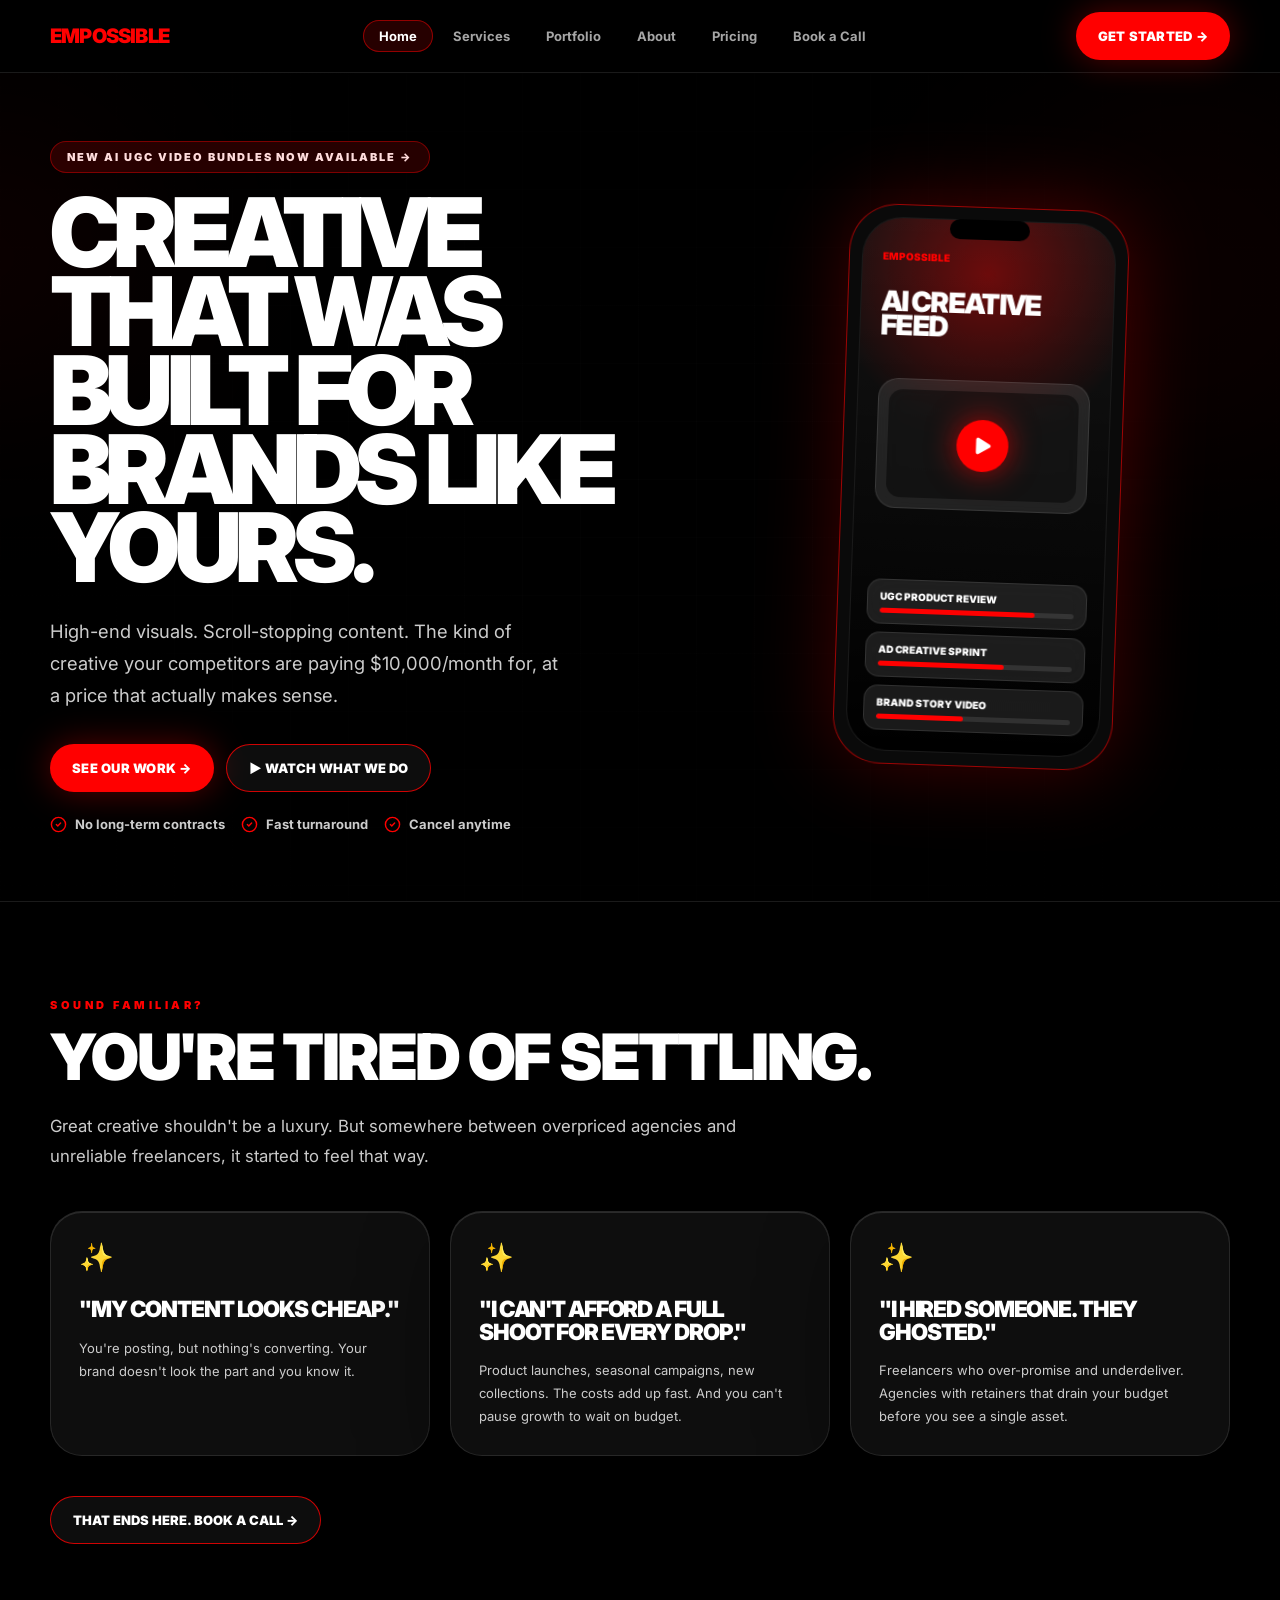
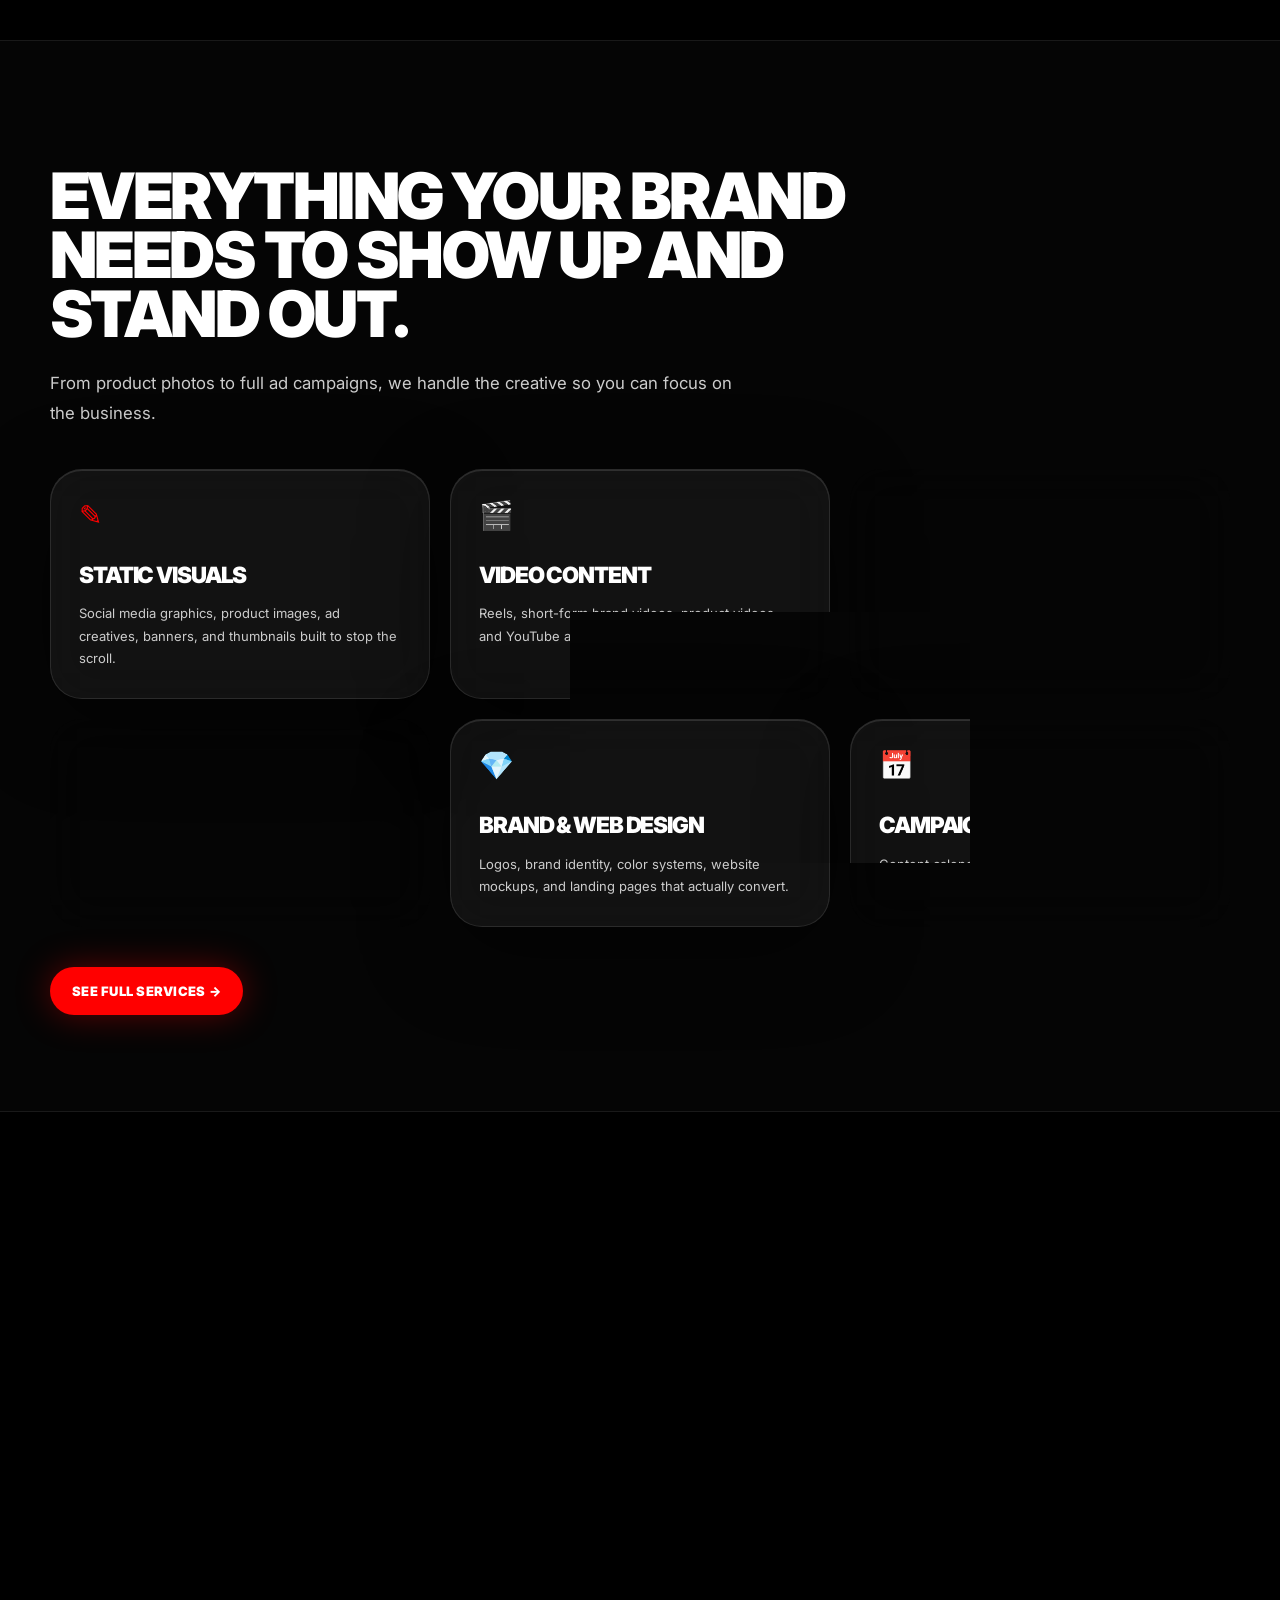
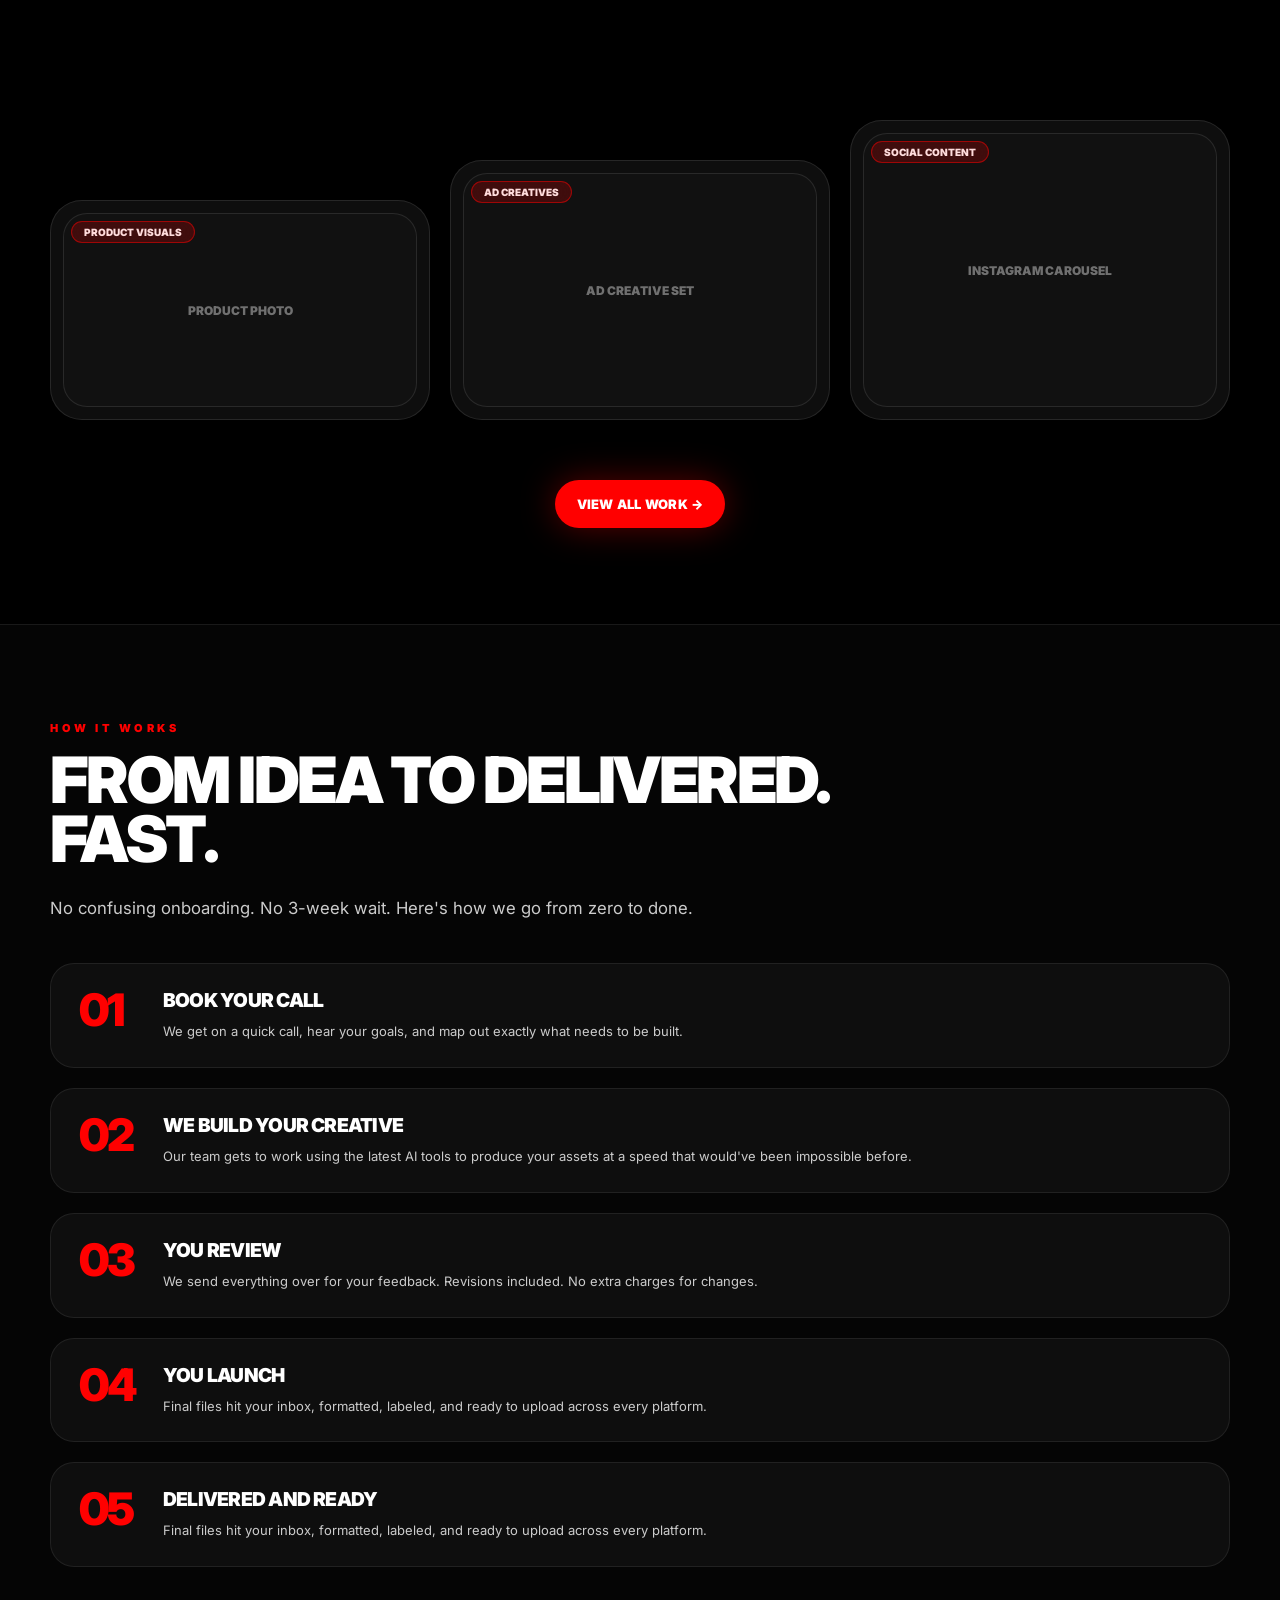
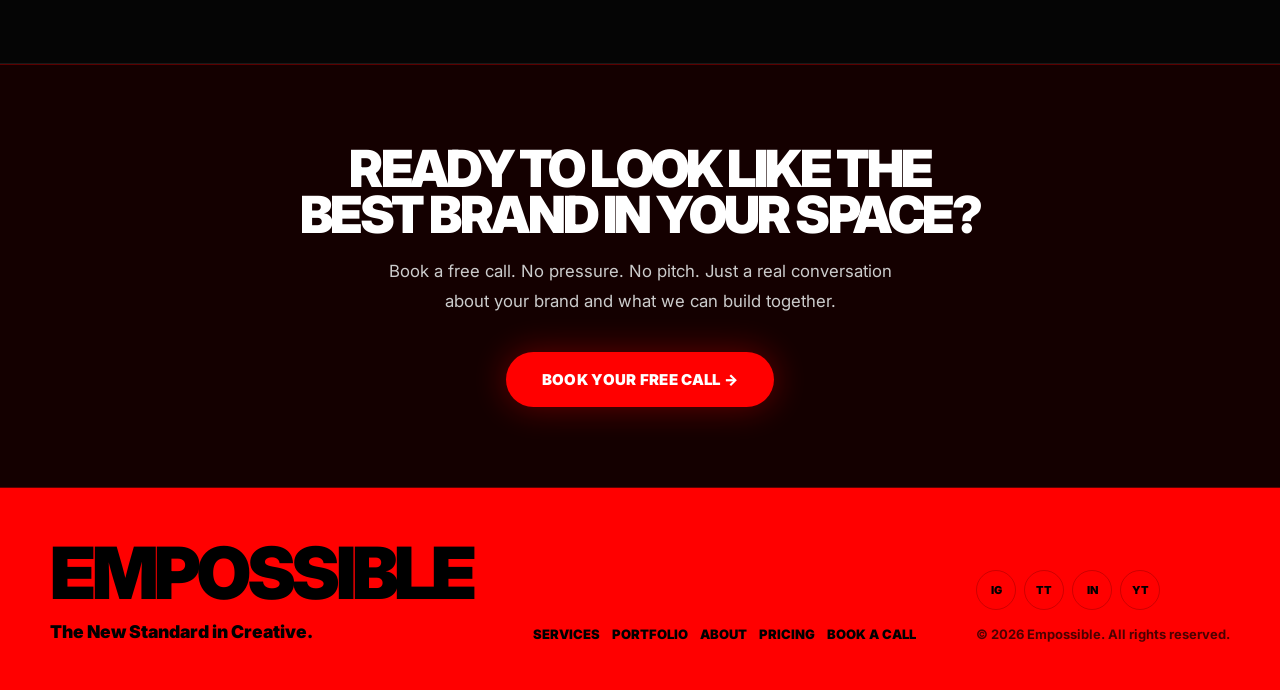
==== index.html @ 0d86e2e1 "Add files via upload" ====
<!DOCTYPE html>
<html lang="en">
<head>
  <meta charset="UTF-8" />
  <meta name="viewport" content="width=device-width, initial-scale=1.0" />
  <title>Empossible | AI Creative Agency</title>
  <meta name="description" content="Empossible creates high-end AI visuals, UGC videos, ad creatives, product content, brand systems, and campaign strategy for modern businesses." />
  <link rel="preconnect" href="https://fonts.googleapis.com" />
  <link rel="preconnect" href="https://fonts.gstatic.com" crossorigin />
  <link href="https://fonts.googleapis.com/css2?family=Inter:wght@400;600;700;900&display=swap" rel="stylesheet" />
  <link rel="stylesheet" href="styles.css" />
</head>
<body>

<!-- HEADER -->
<header class="site-header">
  <nav class="nav-inner">
    <a href="index.html" class="nav-logo">Empossible</a>
    <div class="nav-links">
      <a href="index.html" class="nav-link active">Home</a>
      <a href="services.html" class="nav-link">Services</a>
      <a href="portfolio.html" class="nav-link">Portfolio</a>
      <a href="about.html" class="nav-link">About</a>
      <a href="pricing.html" class="nav-link">Pricing</a>
      <a href="book.html" class="nav-link">Book a Call</a>
    </div>
    <a href="book.html" class="btn-primary nav-cta">Get Started &rarr;</a>
    <button class="mobile-menu-btn" aria-label="Toggle navigation" aria-expanded="false">
      <span></span><span></span><span></span>
    </button>
  </nav>
  <div class="mobile-menu">
    <a href="index.html" class="mobile-link">Home</a>
    <a href="services.html" class="mobile-link">Services</a>
    <a href="portfolio.html" class="mobile-link">Portfolio</a>
    <a href="about.html" class="mobile-link">About</a>
    <a href="pricing.html" class="mobile-link">Pricing</a>
    <a href="book.html" class="mobile-link">Book a Call</a>
    <a href="book.html" class="btn-primary" style="margin-top:12px;display:inline-flex;">Get Started &rarr;</a>
  </div>
</header>

<!-- HERO -->
<main>
<section class="hero-section">
  <div class="hero-bg">
    <div class="hero-glow hero-glow-left"></div>
    <div class="hero-glow hero-glow-right"></div>
    <div class="hero-grid"></div>
    <div class="hero-vignette"></div>
  </div>
  <div class="hero-inner">
    <div class="hero-content fade-up">
      <p class="announcement-pill">New AI UGC Video Bundles Now Available &rarr;</p>
      <h1 class="hero-headline fade-up">Creative That Was Built for Brands Like Yours.</h1>
      <p class="hero-sub fade-up">High-end visuals. Scroll-stopping content. The kind of creative your competitors are paying $10,000/month for, at a price that actually makes sense.</p>
      <div class="hero-ctas fade-up">
        <a href="portfolio.html" class="btn-primary">See Our Work &rarr;</a>
        <a href="portfolio.html" class="btn-outline">&#9654; Watch What We Do</a>
      </div>
      <div class="hero-badges fade-up">
        <span class="badge"><svg width="17" height="17" viewBox="0 0 24 24" fill="none" stroke="#ff0000" stroke-width="2" stroke-linecap="round" stroke-linejoin="round"><circle cx="12" cy="12" r="10"/><path d="m9 12 2 2 4-4"/></svg>No long-term contracts</span>
        <span class="badge"><svg width="17" height="17" viewBox="0 0 24 24" fill="none" stroke="#ff0000" stroke-width="2" stroke-linecap="round" stroke-linejoin="round"><circle cx="12" cy="12" r="10"/><path d="m9 12 2 2 4-4"/></svg>Fast turnaround</span>
        <span class="badge"><svg width="17" height="17" viewBox="0 0 24 24" fill="none" stroke="#ff0000" stroke-width="2" stroke-linecap="round" stroke-linejoin="round"><circle cx="12" cy="12" r="10"/><path d="m9 12 2 2 4-4"/></svg>Cancel anytime</span>
      </div>
    </div>
    <div class="phone-mockup fade-up-delay">
      <div class="phone-notch"></div>
      <div class="phone-screen">
        <div class="phone-screen-glow"></div>
        <div class="phone-brand">Empossible</div>
        <div class="phone-feed-title">AI Creative Feed</div>
        <div class="phone-video-card">
          <div class="phone-video-inner">
            <div class="play-btn"><svg width="22" height="22" viewBox="0 0 24 24" fill="white"><path d="M5 5a2 2 0 0 1 3.008-1.728l11.997 6.998a2 2 0 0 1 .003 3.458l-12 7A2 2 0 0 1 5 19z"/></svg></div>
          </div>
        </div>
        <div class="phone-cards">
          <div class="phone-card"><p>UGC Product Review</p><div class="phone-bar"><div class="phone-bar-fill"></div></div></div>
          <div class="phone-card"><p>Ad Creative Sprint</p><div class="phone-bar"><div class="phone-bar-fill" style="width:65%"></div></div></div>
          <div class="phone-card"><p>Brand Story Video</p><div class="phone-bar"><div class="phone-bar-fill" style="width:45%"></div></div></div>
        </div>
      </div>
    </div>
  </div>
</section>

<!-- PAIN POINTS -->
<section class="section">
  <div class="container">
    <div class="section-label scroll-reveal">SOUND FAMILIAR?</div>
    <h2 class="section-title scroll-reveal">You're Tired of Settling.</h2>
    <p class="section-sub scroll-reveal">Great creative shouldn't be a luxury. But somewhere between overpriced agencies and unreliable freelancers, it started to feel that way.</p>
    <div class="cards-grid-3 mt-10">
      <div class="card scroll-reveal"><div class="card-icon">&#10024;</div><h3 class="card-title">"My content looks cheap."</h3><p class="card-text">You're posting, but nothing's converting. Your brand doesn't look the part and you know it.</p></div>
      <div class="card scroll-reveal"><div class="card-icon">&#10024;</div><h3 class="card-title">"I can't afford a full shoot for every drop."</h3><p class="card-text">Product launches, seasonal campaigns, new collections. The costs add up fast. And you can't pause growth to wait on budget.</p></div>
      <div class="card scroll-reveal"><div class="card-icon">&#10024;</div><h3 class="card-title">"I hired someone. They ghosted."</h3><p class="card-text">Freelancers who over-promise and underdeliver. Agencies with retainers that drain your budget before you see a single asset.</p></div>
    </div>
    <div class="mt-10 scroll-reveal"><a href="book.html" class="btn-outline">That ends here. Book a Call &rarr;</a></div>
  </div>
</section>

<!-- WHAT WE BUILD -->
<section class="section section-alt">
  <div class="container">
    <div class="section-label scroll-reveal">WHAT WE BUILD</div>
    <h2 class="section-title scroll-reveal">Everything Your Brand Needs to Show Up and Stand Out.</h2>
    <p class="section-sub scroll-reveal">From product photos to full ad campaigns, we handle the creative so you can focus on the business.</p>
    <div class="cards-grid-3 mt-10">
      <a href="services.html" class="card card-link scroll-reveal"><div class="card-icon-red">&#9998;</div><h3 class="card-title">Static Visuals</h3><p class="card-text">Social media graphics, product images, ad creatives, banners, and thumbnails built to stop the scroll.</p></a>
      <a href="services.html" class="card card-link scroll-reveal"><div class="card-icon-red">&#127916;</div><h3 class="card-title">Video Content</h3><p class="card-text">Reels, short-form brand videos, product videos, and YouTube ads. Made fast. Made to convert.</p></a>
      <a href="services.html" class="card card-link scroll-reveal"><div class="card-icon-red">&#128100;</div><h3 class="card-title">AI UGC Videos</h3><p class="card-text">Custom AI avatars, UGC-style product reviews, testimonials, and unboxing videos, without hiring a single creator.</p></a>
      <a href="services.html" class="card card-link scroll-reveal"><div class="card-icon-red">&#128227;</div><h3 class="card-title">Ad Creatives</h3><p class="card-text">Facebook, Instagram, Google Display, Pinterest. Full ad sets with copy and creative, ready to launch.</p></a>
      <a href="services.html" class="card card-link scroll-reveal"><div class="card-icon-red">&#128142;</div><h3 class="card-title">Brand &amp; Web Design</h3><p class="card-text">Logos, brand identity, color systems, website mockups, and landing pages that actually convert.</p></a>
      <a href="services.html" class="card card-link scroll-reveal"><div class="card-icon-red">&#128197;</div><h3 class="card-title">Campaign Strategy</h3><p class="card-text">Content calendars, platform-specific strategy, and creative direction built around your goals.</p></a>
    </div>
    <div class="mt-10 scroll-reveal"><a href="services.html" class="btn-primary">See Full Services &rarr;</a></div>
  </div>
</section>

<!-- PORTFOLIO PREVIEW -->
<section class="section">
  <div class="container">
    <div class="section-label scroll-reveal">OUR WORK</div>
    <h2 class="section-title scroll-reveal">This Is What the New Standard Looks Like.</h2>
    <p class="section-sub scroll-reveal">Every asset you see was built with AI-powered creative, at a fraction of what traditional agencies charge.</p>
    <div class="portfolio-grid mt-10">
      <div class="portfolio-card scroll-reveal" style="height:300px"><span class="portfolio-tag">SOCIAL CONTENT</span><div class="portfolio-placeholder"><p>Social Media Graphic</p></div><div class="portfolio-footer"><p class="portfolio-cat">AI VISUAL</p><h3>Social Media Graphic</h3></div></div>
      <div class="portfolio-card scroll-reveal" style="height:220px"><span class="portfolio-tag">PRODUCT VISUALS</span><div class="portfolio-placeholder"><p>Product Photo</p></div><div class="portfolio-footer"><p class="portfolio-cat">AI VISUAL</p><h3>Product Photo</h3></div></div>
      <div class="portfolio-card scroll-reveal" style="height:260px"><span class="portfolio-tag">UGC VIDEOS</span><div class="portfolio-placeholder video-placeholder"><div class="play-btn-sm"><svg width="18" height="18" viewBox="0 0 24 24" fill="white"><path d="M5 5a2 2 0 0 1 3.008-1.728l11.997 6.998a2 2 0 0 1 .003 3.458l-12 7A2 2 0 0 1 5 19z"/></svg></div></div><div class="portfolio-footer"><p class="portfolio-cat">VIDEO</p><h3>AI UGC Product Review</h3></div></div>
      <div class="portfolio-card scroll-reveal" style="height:260px"><span class="portfolio-tag">AD CREATIVES</span><div class="portfolio-placeholder"><p>Ad Creative Set</p></div><div class="portfolio-footer"><p class="portfolio-cat">AI VISUAL</p><h3>Ad Creative Set</h3></div></div>
      <div class="portfolio-card scroll-reveal" style="height:220px"><span class="portfolio-tag">BRAND DESIGN</span><div class="portfolio-placeholder"><p>Brand Identity Board</p></div><div class="portfolio-footer"><p class="portfolio-cat">AI VISUAL</p><h3>Brand Identity Board</h3></div></div>
      <div class="portfolio-card scroll-reveal" style="height:300px"><span class="portfolio-tag">SOCIAL CONTENT</span><div class="portfolio-placeholder"><p>Instagram Carousel</p></div><div class="portfolio-footer"><p class="portfolio-cat">AI VISUAL</p><h3>Instagram Carousel</h3></div></div>
    </div>
    <div class="mt-10 scroll-reveal text-center"><a href="portfolio.html" class="btn-primary">View All Work &rarr;</a></div>
  </div>
</section>

<!-- PROCESS -->
<section class="section section-alt">
  <div class="container">
    <div class="section-label scroll-reveal">HOW IT WORKS</div>
    <h2 class="section-title scroll-reveal">From Idea to Delivered. Fast.</h2>
    <p class="section-sub scroll-reveal">No confusing onboarding. No 3-week wait. Here's how we go from zero to done.</p>
    <div class="process-list mt-10">
      <div class="process-step scroll-reveal"><span class="process-num">01</span><div><h3>Book Your Call</h3><p>We get on a quick call, hear your goals, and map out exactly what needs to be built.</p></div></div>
      <div class="process-step scroll-reveal"><span class="process-num">02</span><div><h3>We Build Your Creative</h3><p>Our team gets to work using the latest AI tools to produce your assets at a speed that would've been impossible before.</p></div></div>
      <div class="process-step scroll-reveal"><span class="process-num">03</span><div><h3>You Review</h3><p>We send everything over for your feedback. Revisions included. No extra charges for changes.</p></div></div>
      <div class="process-step scroll-reveal"><span class="process-num">04</span><div><h3>You Launch</h3><p>Final files hit your inbox, formatted, labeled, and ready to upload across every platform.</p></div></div>
      <div class="process-step scroll-reveal"><span class="process-num">05</span><div><h3>Delivered and Ready</h3><p>Final files hit your inbox, formatted, labeled, and ready to upload across every platform.</p></div></div>
    </div>
  </div>
</section>

<!-- CTA BANNER -->
<section class="cta-banner scroll-reveal">
  <div class="container text-center">
    <h2 class="cta-title">Ready to Look Like the Best Brand in Your Space?</h2>
    <p class="cta-sub">Book a free call. No pressure. No pitch. Just a real conversation about your brand and what we can build together.</p>
    <a href="book.html" class="btn-primary btn-large">Book Your Free Call &rarr;</a>
  </div>
</section>
</main>

<!-- FOOTER -->
<footer class="site-footer">
  <div class="footer-inner">
    <div class="footer-brand">
      <a href="index.html" class="footer-logo">Empossible</a>
      <p class="footer-tagline">The New Standard in Creative.</p>
    </div>
    <div class="footer-links">
      <a href="services.html">Services</a>
      <a href="portfolio.html">Portfolio</a>
      <a href="about.html">About</a>
      <a href="pricing.html">Pricing</a>
      <a href="book.html">Book a Call</a>
    </div>
    <div class="footer-right">
      <div class="social-icons">
        <span class="social-icon">IG</span>
        <span class="social-icon">TT</span>
        <span class="social-icon">IN</span>
        <span class="social-icon">YT</span>
      </div>
      <p class="footer-copy">&copy; 2026 Empossible. All rights reserved.</p>
    </div>
  </div>
</footer>

<script src="main.js"></script>
</body>
</html>
---- styles.css ----
/* ===========================
   EMPOSSIBLE — styles.css
   =========================== */

*, *::before, *::after { box-sizing: border-box; margin: 0; padding: 0; }

:root {
  --red: #ff0000;
  --red-dark: #cc0000;
  --black: #000000;
  --gray-900: #111111;
  --gray-800: #1a1a1a;
  --gray-700: #333333;
  --gray-400: #999999;
  --gray-300: #cccccc;
  --white: #ffffff;
  --font: 'Inter', system-ui, sans-serif;
}

html { scroll-behavior: smooth; }
body { background: var(--black); color: var(--white); font-family: var(--font); min-height: 100vh; -webkit-font-smoothing: antialiased; }
a { text-decoration: none; color: inherit; }
img { max-width: 100%; display: block; }

/* ===== UTILITIES ===== */
.container { max-width: min(1180px, calc(100% - 32px)); margin: 0 auto; }
.section { padding: 96px 0; }
.section-alt { background: rgba(255,255,255,0.02); border-top: 1px solid rgba(255,255,255,0.08); border-bottom: 1px solid rgba(255,255,255,0.08); padding: 96px 0; }
.mt-10 { margin-top: 40px; }
.text-center { text-align: center; }
.section-label { font-size: 11px; font-weight: 900; text-transform: uppercase; letter-spacing: 0.32em; color: var(--red); margin-bottom: 16px; }
.section-title { font-size: clamp(2.2rem, 5vw, 4.5rem); font-weight: 900; text-transform: uppercase; line-height: 0.92; letter-spacing: -0.04em; color: var(--white); max-width: 900px; }
.section-sub { margin-top: 24px; font-size: 1.05rem; line-height: 1.8; color: var(--gray-300); max-width: 700px; }

/* ===== BUTTONS ===== */
.btn-primary {
  display: inline-flex; align-items: center; justify-content: center;
  background: var(--red); color: var(--white); font-weight: 900; font-size: 13px;
  text-transform: uppercase; letter-spacing: 0.02em; border-radius: 9999px;
  padding: 14px 22px; min-height: 48px; border: none; cursor: pointer;
  box-shadow: 0 0 34px rgba(255,0,0,0.35); transition: background 0.3s, box-shadow 0.3s, transform 0.2s;
}
.btn-primary:hover { background: #cc0000; box-shadow: 0 0 48px rgba(255,0,0,0.55); transform: translateX(2px); }
.btn-outline {
  display: inline-flex; align-items: center; justify-content: center;
  background: rgba(255,255,255,0.05); color: var(--white); font-weight: 900; font-size: 13px;
  text-transform: uppercase; border-radius: 9999px; padding: 14px 22px; min-height: 48px;
  border: 1px solid rgba(255,0,0,0.8); cursor: pointer; transition: background 0.3s, border-color 0.3s, transform 0.2s;
  backdrop-filter: blur(12px);
}
.btn-outline:hover { background: rgba(255,0,0,0.15); border-color: var(--red); transform: translateX(2px); }
.btn-large { padding: 18px 36px; font-size: 15px; }

/* ===== HEADER ===== */
.site-header {
  position: sticky; top: 0; z-index: 50;
  background: rgba(0,0,0,0.45); backdrop-filter: blur(24px);
  border-bottom: 1px solid rgba(255,255,255,0.1);
}
.nav-inner {
  max-width: min(1180px, calc(100% - 32px)); margin: 0 auto;
  display: flex; align-items: center; justify-content: space-between;
  gap: 20px; min-height: 72px;
}
.nav-logo { font-size: 20px; font-weight: 900; text-transform: uppercase; letter-spacing: -0.04em; color: var(--red); }
.nav-links { display: flex; align-items: center; gap: 4px; }
.nav-link { padding: 8px 16px; border-radius: 9999px; font-size: 13px; font-weight: 700; color: rgba(255,255,255,0.65); transition: background 0.2s, color 0.2s; }
.nav-link:hover { background: rgba(255,255,255,0.1); color: var(--white); }
.nav-link.active { background: rgba(255,0,0,0.15); color: var(--white); box-shadow: inset 0 0 0 1px rgba(255,0,0,0.5); }
.nav-cta { font-size: 13px; }
.mobile-menu-btn { display: none; flex-direction: column; gap: 5px; background: rgba(255,255,255,0.05); border: 1px solid rgba(255,255,255,0.1); border-radius: 9999px; width: 44px; height: 44px; align-items: center; justify-content: center; cursor: pointer; }
.mobile-menu-btn span { display: block; width: 18px; height: 2px; background: var(--white); border-radius: 2px; transition: transform 0.3s, opacity 0.3s; }
.mobile-menu { display: none; flex-direction: column; padding: 16px 20px 20px; gap: 4px; border-bottom: 1px solid rgba(255,255,255,0.08); }
.mobile-menu.open { display: flex; }
.mobile-link { padding: 10px 16px; font-size: 14px; font-weight: 700; color: rgba(255,255,255,0.75); border-radius: 10px; transition: background 0.2s; }
.mobile-link:hover { background: rgba(255,255,255,0.08); color: var(--white); }

/* ===== HERO ===== */
.hero-section {
  position: relative; overflow: hidden;
  border-bottom: 1px solid rgba(255,255,255,0.1);
}
.hero-bg { pointer-events: none; position: absolute; inset: 0; overflow: hidden; }
.hero-glow { position: absolute; border-radius: 9999px; filter: blur(80px); }
.hero-glow-left { left: -12%; top: 40px; width: 288px; height: 288px; background: rgba(255,0,0,0.25); }
.hero-glow-right { right: -8%; top: 20px; width: 384px; height: 384px; background: rgba(255,0,0,0.2); }
.hero-grid {
  position: absolute; inset: 0;
  background: repeating-linear-gradient(rgba(255,255,255,0.04) 0 1px, transparent 1px 58px),
              repeating-linear-gradient(90deg, rgba(255,255,255,0.04) 0 1px, transparent 1px 58px);
  opacity: 0.25;
}
.hero-vignette { position: absolute; inset: 0; background: radial-gradient(circle at center, transparent 0%, rgba(0,0,0,0.82) 72%); }
.hero-inner {
  position: relative; z-index: 10;
  max-width: min(1180px, calc(100% - 32px)); margin: 0 auto;
  display: grid; align-items: center; gap: 48px;
  min-height: calc(100vh - 72px);
  padding: 60px 0 60px;
  grid-template-columns: 1.12fr 0.88fr;
}
.hero-content { display: flex; flex-direction: column; gap: 0; }
.announcement-pill {
  display: inline-flex; align-items: center;
  border: 1px solid rgba(255,0,0,0.4); background: rgba(255,0,0,0.15);
  color: rgba(255,220,220,1); font-size: 11px; font-weight: 900;
  text-transform: uppercase; letter-spacing: 0.18em;
  padding: 8px 16px; border-radius: 9999px; backdrop-filter: blur(12px);
  width: fit-content; margin-bottom: 20px;
}
.hero-headline {
  font-size: clamp(3rem, 7.5vw, 7rem); font-weight: 900; text-transform: uppercase;
  line-height: 0.82; letter-spacing: -0.07em; color: var(--white); max-width: 640px;
  margin-bottom: 28px;
}
.hero-sub { font-size: clamp(1rem, 1.5vw, 1.15rem); line-height: 1.75; color: var(--gray-300); max-width: 520px; margin-bottom: 32px; }
.hero-ctas { display: flex; flex-wrap: wrap; gap: 12px; margin-bottom: 24px; }
.hero-badges { display: flex; flex-wrap: wrap; gap: 16px; }
.badge { display: inline-flex; align-items: center; gap: 8px; font-size: 13px; font-weight: 700; color: var(--gray-300); }

/* ===== PHONE MOCKUP ===== */
.phone-mockup {
  position: relative; margin: 0 auto;
  width: 100%; max-width: 280px;
  aspect-ratio: 9/18;
  border-radius: 3rem; border: 1px solid rgba(255,0,0,0.6);
  background: #0a0a0a; padding: 12px;
  box-shadow: 0 0 80px rgba(255,0,0,0.25);
}
.phone-notch { position: absolute; top: 12px; left: 50%; transform: translateX(-50%); width: 80px; height: 20px; background: #000; border-radius: 9999px; z-index: 2; }
.phone-screen { position: relative; height: 100%; overflow: hidden; border-radius: 2.5rem; border: 1px solid rgba(255,255,255,0.1); background: #000; }
.phone-screen-glow { position: absolute; inset: 0; background: radial-gradient(circle at 50% 10%, rgba(255,0,0,0.38), transparent 32%), linear-gradient(180deg, rgba(255,255,255,0.08), transparent); }
.phone-brand { position: absolute; top: 32px; left: 20px; font-size: 10px; font-weight: 900; text-transform: uppercase; color: var(--red); z-index: 2; }
.phone-feed-title { position: absolute; top: 72px; left: 20px; right: 20px; font-size: 28px; font-weight: 900; text-transform: uppercase; line-height: 0.85; letter-spacing: -0.06em; color: var(--white); z-index: 2; }
.phone-video-card { position: absolute; top: 160px; left: 20px; right: 20px; height: 130px; border-radius: 20px; border: 1px solid rgba(255,255,255,0.1); background: rgba(255,255,255,0.1); backdrop-filter: blur(12px); z-index: 2; }
.phone-video-inner { position: absolute; inset: 10px; border-radius: 14px; background: rgba(0,0,0,0.45); display: grid; place-items: center; }
.play-btn { width: 52px; height: 52px; border-radius: 9999px; background: var(--red); display: grid; place-items: center; box-shadow: 0 0 30px rgba(255,0,0,0.65); }
.play-btn-sm { width: 40px; height: 40px; border-radius: 9999px; background: var(--red); display: grid; place-items: center; box-shadow: 0 0 20px rgba(255,0,0,0.5); }
.phone-cards { position: absolute; bottom: 20px; left: 16px; right: 16px; display: grid; gap: 8px; z-index: 2; }
.phone-card { background: rgba(255,255,255,0.1); border: 1px solid rgba(255,255,255,0.1); border-radius: 14px; padding: 10px 12px; backdrop-filter: blur(12px); }
.phone-card p { font-size: 10px; font-weight: 900; text-transform: uppercase; color: var(--white); margin-bottom: 6px; }
.phone-bar { height: 5px; background: rgba(255,255,255,0.1); border-radius: 9999px; overflow: hidden; }
.phone-bar-fill { height: 100%; background: var(--red); border-radius: 9999px; width: 80%; }

/* ===== CARDS ===== */
.cards-grid-3 { display: grid; gap: 20px; grid-template-columns: repeat(3,1fr); }
.card {
  background: rgba(255,255,255,0.055); border: 1px solid rgba(255,255,255,0.1);
  border-radius: 2rem; padding: 28px;
  box-shadow: inset 0 1px 0 rgba(255,255,255,0.12), 0 24px 90px rgba(0,0,0,0.48);
  backdrop-filter: blur(24px); transition: transform 0.3s, border-color 0.3s, box-shadow 0.3s; height: 100%;
}
.card:hover { transform: translateY(-8px); border-color: rgba(255,0,0,0.7); box-shadow: 0 0 50px rgba(255,0,0,0.22); }
.card-link { display: block; }
.card-icon { font-size: 28px; margin-bottom: 24px; color: var(--red); }
.card-icon-red { font-size: 28px; margin-bottom: 32px; color: var(--red); }
.card-title { font-size: 1.4rem; font-weight: 900; text-transform: uppercase; line-height: 1; letter-spacing: -0.05em; color: var(--white); margin-bottom: 16px; }
.card-text { font-size: 13px; line-height: 1.75; color: var(--gray-300); }

/* ===== PORTFOLIO ===== */
.portfolio-grid { columns: 1; gap: 20px; }
.portfolio-card { position: relative; overflow: hidden; border-radius: 2rem; border: 1px solid rgba(255,255,255,0.1); background: rgba(255,255,255,0.055); backdrop-filter: blur(24px); padding: 12px; margin-bottom: 20px; break-inside: avoid; }
.portfolio-tag { position: absolute; top: 20px; left: 20px; font-size: 10px; font-weight: 900; text-transform: uppercase; color: rgba(255,220,220,1); background: rgba(255,0,0,0.2); border: 1px solid rgba(255,0,0,0.5); border-radius: 9999px; padding: 4px 12px; backdrop-filter: blur(12px); z-index: 2; }
.portfolio-placeholder { position: relative; height: 100%; min-height: 150px; border-radius: 1.5rem; border: 1px solid rgba(255,255,255,0.1); background: #111; display: grid; place-items: center; }
.portfolio-placeholder p { font-size: 12px; font-weight: 900; text-transform: uppercase; color: rgba(255,255,255,0.4); }
.video-placeholder { background: radial-gradient(circle at 35% 20%, rgba(255,0,0,0.35), transparent 28%), #111; }
.portfolio-footer { padding: 12px 8px 4px; }
.portfolio-cat { font-size: 10px; font-weight: 900; text-transform: uppercase; letter-spacing: 0.24em; color: var(--red); margin-bottom: 6px; }
.portfolio-footer h3 { font-size: 1.3rem; font-weight: 900; text-transform: uppercase; line-height: 1; letter-spacing: -0.04em; }
.filter-tabs { display: flex; flex-wrap: wrap; gap: 8px; margin-top: 32px; }
.filter-btn { padding: 8px 16px; border-radius: 9999px; font-size: 11px; font-weight: 900; text-transform: uppercase; border: 1px solid rgba(255,255,255,0.1); background: rgba(255,255,255,0.05); color: var(--gray-300); cursor: pointer; transition: all 0.2s; }
.filter-btn:hover, .filter-btn.active { border-color: var(--red); background: rgba(255,0,0,0.2); color: var(--white); box-shadow: 0 0 24px rgba(255,0,0,0.3); }

/* ===== PROCESS ===== */
.process-list { display: grid; gap: 20px; }
.process-step { display: flex; gap: 24px; align-items: flex-start; background: rgba(255,255,255,0.04); border: 1px solid rgba(255,255,255,0.08); border-radius: 1.5rem; padding: 24px 28px; }
.process-num { font-size: 2.8rem; font-weight: 900; line-height: 1; letter-spacing: -0.06em; color: var(--red); min-width: 60px; }
.process-step h3 { font-size: 1.2rem; font-weight: 900; text-transform: uppercase; letter-spacing: -0.04em; color: var(--white); margin-bottom: 8px; }
.process-step p { font-size: 13px; line-height: 1.75; color: var(--gray-300); }

/* ===== SERVICES PAGE ===== */
.service-card { background: rgba(255,255,255,0.055); border: 1px solid rgba(255,255,255,0.1); border-radius: 2rem; padding: 28px; box-shadow: inset 0 1px 0 rgba(255,255,255,0.12), 0 24px 90px rgba(0,0,0,0.48); backdrop-filter: blur(24px); display: grid; gap: 32px; margin-bottom: 24px; }
.service-num { font-size: 2.8rem; font-weight: 900; line-height: 1; letter-spacing: -0.06em; color: var(--red); }
.service-icon { font-size: 32px; color: var(--red); margin-top: 24px; }
.service-title { font-size: clamp(2rem, 4vw, 3rem); font-weight: 900; text-transform: uppercase; line-height: 1; letter-spacing: -0.06em; color: var(--white); }
.service-tagline { font-size: 1.1rem; font-weight: 900; letter-spacing: -0.03em; color: var(--white); margin: 12px 0; }
.service-desc { font-size: 15px; line-height: 1.8; color: var(--gray-300); }
.includes-label { font-size: 10px; font-weight: 900; text-transform: uppercase; letter-spacing: 0.28em; color: var(--red); margin: 24px 0 12px; }
.includes-grid { display: grid; gap: 10px; grid-template-columns: repeat(2,1fr); }
.includes-item { border: 1px solid rgba(255,255,255,0.1); background: rgba(255,255,255,0.03); border-radius: 14px; padding: 12px 16px; font-size: 13px; font-weight: 600; color: rgba(255,255,255,0.85); }

/* ===== PRICING ===== */
.pricing-grid { display: grid; gap: 20px; }
.pricing-card { background: rgba(255,255,255,0.055); border: 1px solid rgba(255,255,255,0.1); border-radius: 2rem; padding: 32px; box-shadow: inset 0 1px 0 rgba(255,255,255,0.12), 0 24px 90px rgba(0,0,0,0.48); backdrop-filter: blur(24px); position: relative; }
.pricing-card.featured { border-color: rgba(255,0,0,0.6); box-shadow: 0 0 60px rgba(255,0,0,0.2), inset 0 1px 0 rgba(255,255,255,0.12); }
.pricing-badge { position: absolute; top: -12px; left: 28px; background: var(--red); color: var(--white); font-size: 10px; font-weight: 900; text-transform: uppercase; letter-spacing: 0.1em; padding: 4px 14px; border-radius: 9999px; }
.pricing-name { font-size: 1rem; font-weight: 900; text-transform: uppercase; letter-spacing: 0.2em; color: var(--red); margin-bottom: 8px; }
.pricing-price { font-size: clamp(2.5rem, 5vw, 4rem); font-weight: 900; line-height: 1; letter-spacing: -0.05em; color: var(--white); margin-bottom: 4px; }
.pricing-period { font-size: 13px; color: var(--gray-400); margin-bottom: 20px; }
.pricing-desc { font-size: 14px; line-height: 1.7; color: var(--gray-300); margin-bottom: 24px; }
.pricing-list { list-style: none; display: grid; gap: 10px; margin-bottom: 28px; }
.pricing-list li { font-size: 13px; color: rgba(255,255,255,0.85); display: flex; gap: 10px; align-items: flex-start; }
.pricing-list li::before { content: ""; display: inline-block; width: 16px; height: 16px; min-width: 16px; border-radius: 9999px; background: var(--red); margin-top: 2px; }
.one-time-grid { display: grid; gap: 20px; }

/* ===== ABOUT ===== */
.about-grid { display: grid; gap: 40px; }
.value-card { background: rgba(255,255,255,0.04); border: 1px solid rgba(255,255,255,0.08); border-radius: 1.5rem; padding: 28px; }
.value-num { font-size: 2rem; font-weight: 900; color: var(--red); letter-spacing: -0.04em; margin-bottom: 12px; }
.value-title { font-size: 1.3rem; font-weight: 900; text-transform: uppercase; color: var(--white); margin-bottom: 10px; }
.value-text { font-size: 14px; line-height: 1.75; color: var(--gray-300); }
.values-grid { display: grid; gap: 16px; grid-template-columns: repeat(2,1fr); }

/* ===== BOOK ===== */
.book-steps { display: grid; gap: 16px; }
.book-step { display: flex; gap: 20px; align-items: flex-start; background: rgba(255,255,255,0.04); border: 1px solid rgba(255,255,255,0.08); border-radius: 1.5rem; padding: 24px; }
.book-step-num { font-size: 2rem; font-weight: 900; color: var(--red); line-height: 1; min-width: 48px; }
.book-step h3 { font-size: 1.1rem; font-weight: 900; text-transform: uppercase; color: var(--white); margin-bottom: 8px; }
.book-step p { font-size: 13px; line-height: 1.75; color: var(--gray-300); }
.calendly-placeholder { background: rgba(255,255,255,0.04); border: 1px solid rgba(255,255,255,0.1); border-radius: 1.5rem; padding: 60px 32px; text-align: center; margin-top: 40px; }
.calendly-placeholder p { color: var(--gray-400); font-size: 14px; }
.for-you-list { display: grid; gap: 10px; list-style: none; }
.for-you-list li { display: flex; gap: 12px; align-items: flex-start; font-size: 14px; color: rgba(255,255,255,0.8); line-height: 1.6; }
.for-you-list li::before { content: ""; display: block; width: 8px; height: 8px; min-width: 8px; background: var(--red); border-radius: 9999px; margin-top: 6px; }

/* ===== CTA BANNER ===== */
.cta-banner { background: rgba(255,0,0,0.08); border-top: 1px solid rgba(255,0,0,0.3); border-bottom: 1px solid rgba(255,0,0,0.3); padding: 80px 0; }
.cta-title { font-size: clamp(2rem, 4vw, 3.5rem); font-weight: 900; text-transform: uppercase; line-height: 0.9; letter-spacing: -0.05em; color: var(--white); max-width: 700px; margin: 0 auto 20px; }
.cta-sub { font-size: 1.05rem; line-height: 1.75; color: var(--gray-300); max-width: 540px; margin: 0 auto 36px; }

/* ===== FOOTER ===== */
.site-footer { background: var(--red); color: #000; border-top: 1px solid rgba(255,0,0,0.3); }
.footer-inner { max-width: min(1180px, calc(100% - 32px)); margin: 0 auto; display: grid; gap: 40px; padding: 48px 0; }
.footer-logo { display: block; font-size: clamp(2.5rem, 6vw, 4.5rem); font-weight: 900; text-transform: uppercase; line-height: 1; letter-spacing: -0.06em; color: #000; }
.footer-tagline { font-size: 1.1rem; font-weight: 900; color: #000; margin-top: 12px; }
.footer-links { display: flex; flex-wrap: wrap; gap: 12px; font-size: 13px; font-weight: 900; text-transform: uppercase; }
.footer-links a { color: #000; transition: opacity 0.2s; }
.footer-links a:hover { opacity: 0.7; }
.footer-right { display: flex; flex-direction: column; gap: 16px; }
.social-icons { display: flex; gap: 8px; }
.social-icon { width: 40px; height: 40px; border-radius: 9999px; border: 1px solid rgba(0,0,0,0.2); display: grid; place-items: center; font-size: 11px; font-weight: 900; cursor: pointer; transition: background 0.2s; }
.social-icon:hover { background: rgba(0,0,0,0.1); }
.footer-copy { font-size: 13px; font-weight: 700; color: rgba(0,0,0,0.7); }

/* ===== ANIMATIONS ===== */
.fade-up { opacity: 0; filter: blur(8px); transform: translateY(28px); animation: fadeUp 0.7s ease forwards; }
.fade-up-delay { opacity: 0; transform: translateY(36px) rotate(2deg); animation: fadeUpDelay 0.9s ease 0.3s forwards; }
@keyframes fadeUp { to { opacity: 1; filter: blur(0); transform: translateY(0); } }
@keyframes fadeUpDelay { to { opacity: 1; transform: translateY(0) rotate(2deg); } }
.scroll-reveal { opacity: 0; filter: blur(8px); transform: translateY(28px); transition: opacity 0.7s ease, filter 0.7s ease, transform 0.7s ease; }
.scroll-reveal.revealed { opacity: 1; filter: blur(0); transform: translateY(0); }

/* ===== PAGE HERO ===== */
.page-hero { position: relative; overflow: hidden; border-bottom: 1px solid rgba(255,255,255,0.1); padding: 96px 0; }
.page-hero-bg { pointer-events: none; position: absolute; inset: 0; overflow: hidden; }
.page-hero-bg .hero-glow-left { left: -12%; top: 40px; width: 288px; height: 288px; background: rgba(255,0,0,0.25); position: absolute; border-radius: 9999px; filter: blur(80px); }
.page-hero-bg .hero-glow-right { right: -8%; top: 20px; width: 384px; height: 384px; background: rgba(255,0,0,0.2); position: absolute; border-radius: 9999px; filter: blur(80px); }
.page-hero-bg .hero-grid { position: absolute; inset: 0; background: repeating-linear-gradient(rgba(255,255,255,0.04) 0 1px, transparent 1px 58px), repeating-linear-gradient(90deg, rgba(255,255,255,0.04) 0 1px, transparent 1px 58px); opacity: 0.25; }
.page-hero-bg .hero-vignette { position: absolute; inset: 0; background: radial-gradient(circle at center, transparent 0%, rgba(0,0,0,0.82) 72%); }
.page-hero-content { position: relative; z-index: 10; max-width: min(1180px, calc(100% - 32px)); margin: 0 auto; }
.page-hero-label { font-size: 11px; font-weight: 900; text-transform: uppercase; letter-spacing: 0.32em; color: var(--red); margin-bottom: 20px; }
.page-hero-title { font-size: clamp(2.5rem, 6vw, 6rem); font-weight: 900; text-transform: uppercase; line-height: 0.88; letter-spacing: -0.06em; color: var(--white); max-width: 900px; margin-bottom: 28px; }
.page-hero-sub { font-size: 1.1rem; line-height: 1.8; color: var(--gray-300); max-width: 700px; }

/* ===== RESPONSIVE ===== */
@media (max-width: 1024px) {
  .hero-inner { grid-template-columns: 1fr; min-height: auto; padding: 60px 0; gap: 40px; }
  .phone-mockup { max-width: 240px; }
  .hero-headline { font-size: clamp(2.5rem, 8vw, 5rem); }
  .service-card { grid-template-columns: 1fr; }
  .includes-grid { grid-template-columns: 1fr; }
  .values-grid { grid-template-columns: 1fr; }
}
@media (max-width: 768px) {
  .nav-links, .nav-cta { display: none; }
  .mobile-menu-btn { display: flex; }
  .cards-grid-3 { grid-template-columns: 1fr; }
  .portfolio-grid { columns: 1; }
  .section { padding: 64px 0; }
  .section-alt { padding: 64px 0; }
  .footer-inner { grid-template-columns: 1fr; }
  .pricing-grid { grid-template-columns: 1fr; }
  .one-time-grid { grid-template-columns: 1fr; }
  .values-grid { grid-template-columns: 1fr; }
}
@media (min-width: 768px) {
  .portfolio-grid { columns: 2; }
  .pricing-grid { grid-template-columns: repeat(3,1fr); }
  .one-time-grid { grid-template-columns: repeat(2,1fr); }
  .footer-inner { grid-template-columns: 1.1fr 1fr auto; align-items: end; }
}
@media (min-width: 1024px) {
  .portfolio-grid { columns: 3; }
  .service-card { grid-template-columns: 0.22fr 0.78fr; }
  .includes-grid { grid-template-columns: repeat(2,1fr); }
  .values-grid { grid-template-columns: repeat(2,1fr); }
}
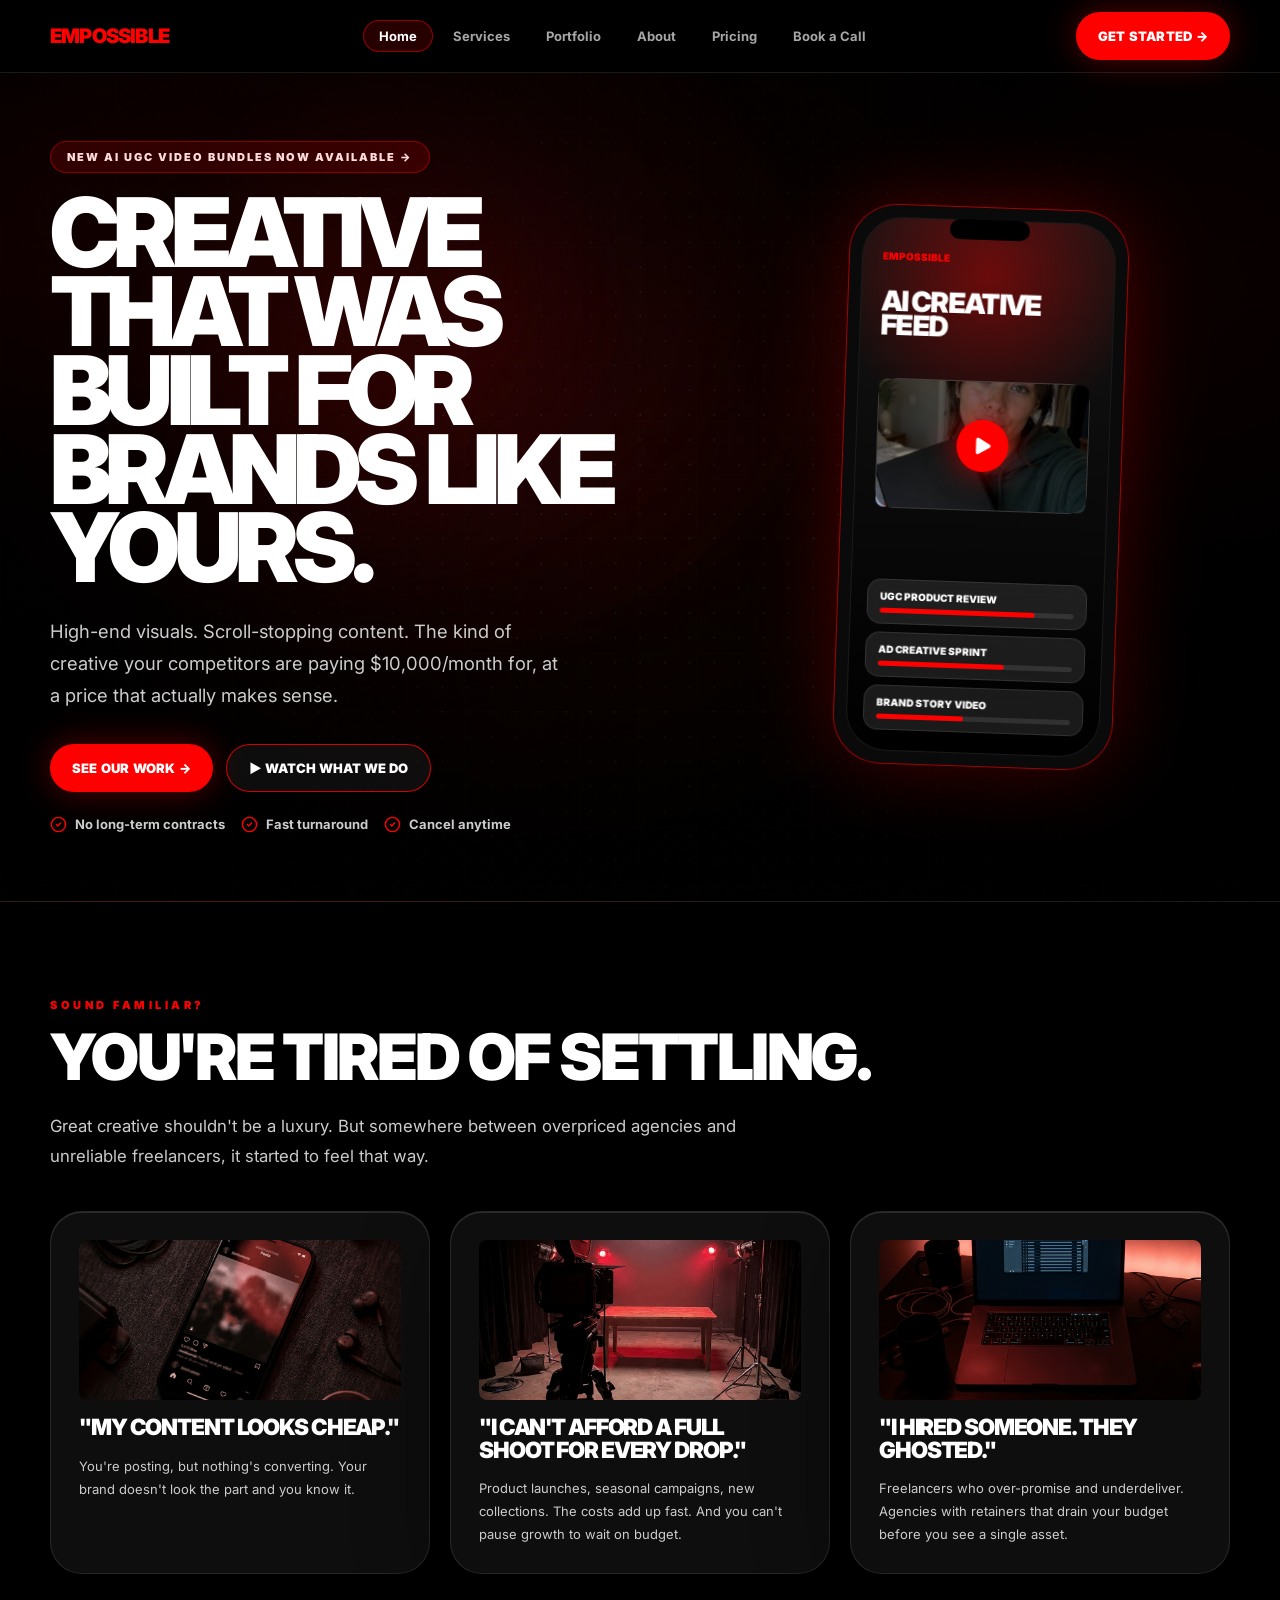
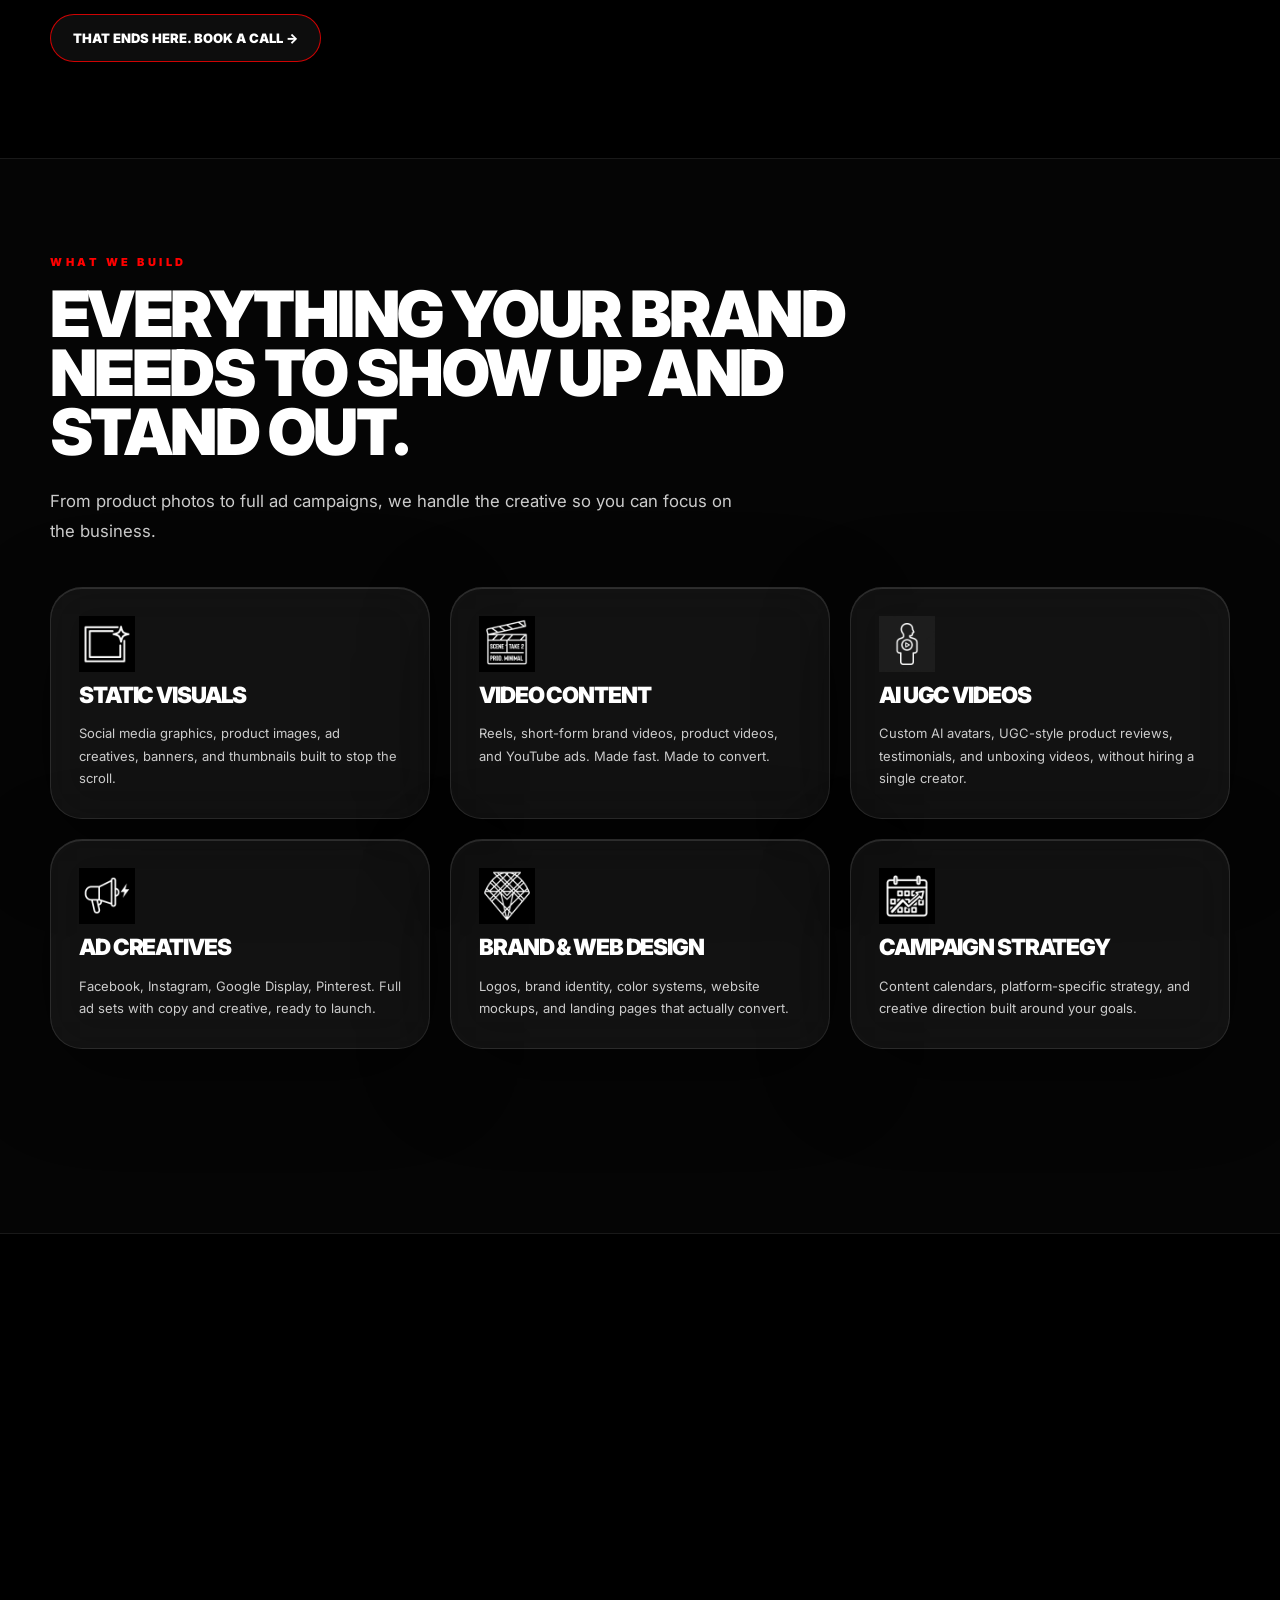
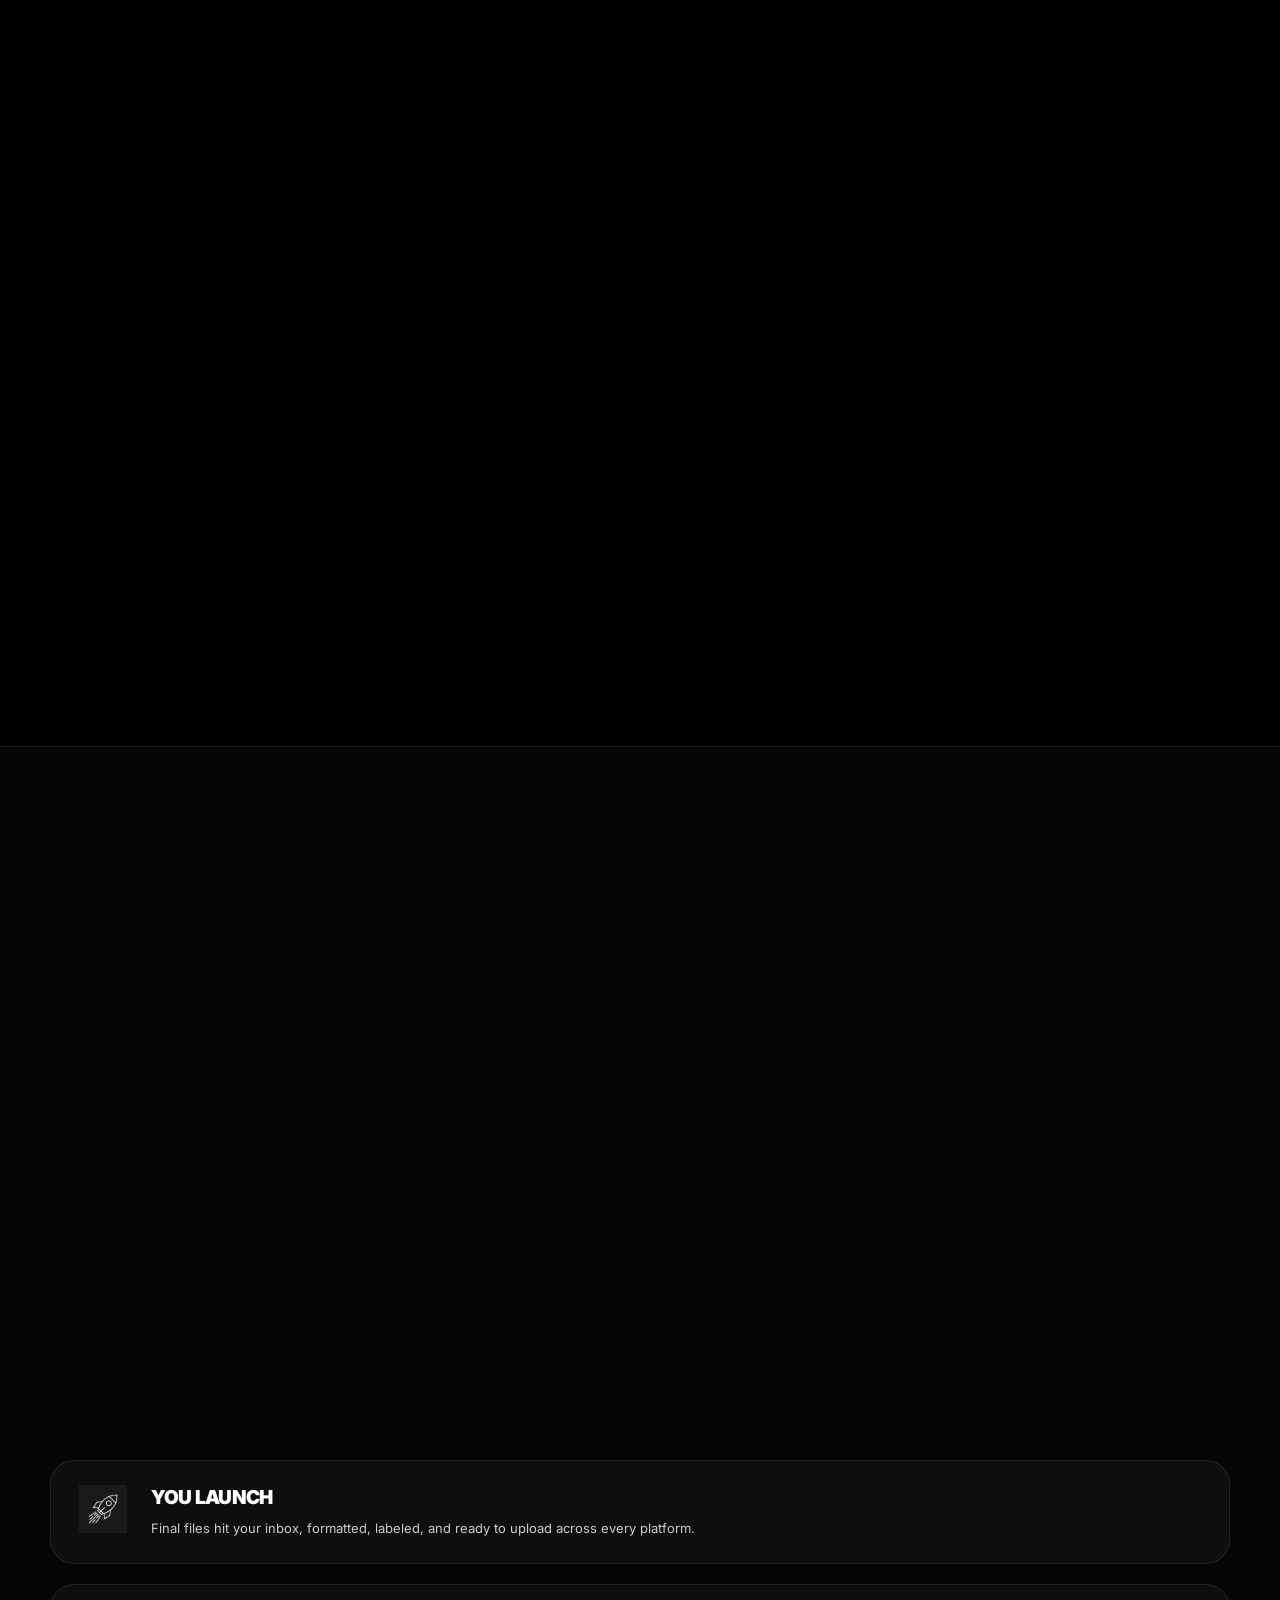
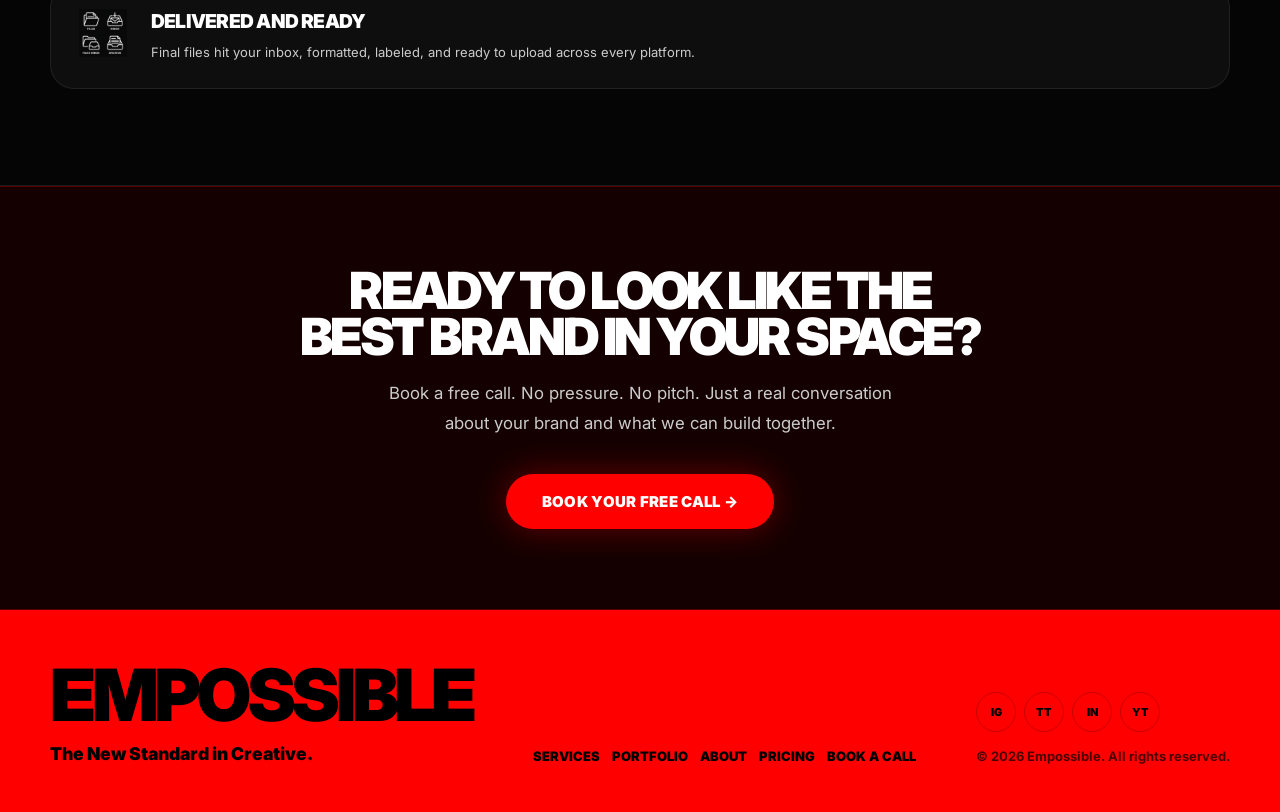
==== commit 5af248df: "Wire real images into index.html — portfolio, hero bg, favicon" ====
--- a/index.html
+++ b/index.html
@@ -5,10 +5,46 @@
   <meta name="viewport" content="width=device-width, initial-scale=1.0" />
   <title>Empossible | AI Creative Agency</title>
   <meta name="description" content="Empossible creates high-end AI visuals, UGC videos, ad creatives, product content, brand systems, and campaign strategy for modern businesses." />
+  <meta property="og:image" content="images/og-image.jpg" />
+  <link rel="icon" href="images/favicon.png" type="image/png" />
   <link rel="preconnect" href="https://fonts.googleapis.com" />
   <link rel="preconnect" href="https://fonts.gstatic.com" crossorigin />
   <link href="https://fonts.googleapis.com/css2?family=Inter:wght@400;600;700;900&display=swap" rel="stylesheet" />
   <link rel="stylesheet" href="styles.css" />
+  <style>
+    .portfolio-card img {
+      width: 100%;
+      height: 100%;
+      object-fit: cover;
+      display: block;
+      border-radius: inherit;
+    }
+    .portfolio-card {
+      position: relative;
+      overflow: hidden;
+      border-radius: 12px;
+    }
+    .portfolio-card .portfolio-footer {
+      position: absolute;
+      bottom: 0;
+      left: 0;
+      right: 0;
+      background: linear-gradient(to top, rgba(0,0,0,0.85), transparent);
+      padding: 20px 16px 14px;
+      z-index: 2;
+    }
+    .portfolio-card .portfolio-tag {
+      position: absolute;
+      top: 12px;
+      left: 12px;
+      z-index: 3;
+    }
+    .hero-section {
+      background-image: url('images/hero-bg.jpg');
+      background-size: cover;
+      background-position: center;
+    }
+  </style>
 </head>
 <body>
 
@@ -71,7 +107,8 @@
         <div class="phone-brand">Empossible</div>
         <div class="phone-feed-title">AI Creative Feed</div>
         <div class="phone-video-card">
-          <div class="phone-video-inner">
+          <img src="images/portfolio-ugc-01.jpg" alt="UGC Creative" style="width:100%;height:100%;object-fit:cover;border-radius:8px;" />
+          <div class="phone-video-inner" style="position:absolute;top:0;left:0;right:0;bottom:0;display:flex;align-items:center;justify-content:center;">
             <div class="play-btn"><svg width="22" height="22" viewBox="0 0 24 24" fill="white"><path d="M5 5a2 2 0 0 1 3.008-1.728l11.997 6.998a2 2 0 0 1 .003 3.458l-12 7A2 2 0 0 1 5 19z"/></svg></div>
           </div>
         </div>
@@ -92,9 +129,21 @@
     <h2 class="section-title scroll-reveal">You're Tired of Settling.</h2>
     <p class="section-sub scroll-reveal">Great creative shouldn't be a luxury. But somewhere between overpriced agencies and unreliable freelancers, it started to feel that way.</p>
     <div class="cards-grid-3 mt-10">
-      <div class="card scroll-reveal"><div class="card-icon">&#10024;</div><h3 class="card-title">"My content looks cheap."</h3><p class="card-text">You're posting, but nothing's converting. Your brand doesn't look the part and you know it.</p></div>
-      <div class="card scroll-reveal"><div class="card-icon">&#10024;</div><h3 class="card-title">"I can't afford a full shoot for every drop."</h3><p class="card-text">Product launches, seasonal campaigns, new collections. The costs add up fast. And you can't pause growth to wait on budget.</p></div>
-      <div class="card scroll-reveal"><div class="card-icon">&#10024;</div><h3 class="card-title">"I hired someone. They ghosted."</h3><p class="card-text">Freelancers who over-promise and underdeliver. Agencies with retainers that drain your budget before you see a single asset.</p></div>
+      <div class="card scroll-reveal">
+        <img src="images/pain-cheap.jpg" alt="Cheap content problem" style="width:100%;height:160px;object-fit:cover;border-radius:8px;margin-bottom:16px;" />
+        <h3 class="card-title">"My content looks cheap."</h3>
+        <p class="card-text">You're posting, but nothing's converting. Your brand doesn't look the part and you know it.</p>
+      </div>
+      <div class="card scroll-reveal">
+        <img src="images/pain-shoot.jpg" alt="Can't afford a shoot" style="width:100%;height:160px;object-fit:cover;border-radius:8px;margin-bottom:16px;" />
+        <h3 class="card-title">"I can't afford a full shoot for every drop."</h3>
+        <p class="card-text">Product launches, seasonal campaigns, new collections. The costs add up fast. And you can't pause growth to wait on budget.</p>
+      </div>
+      <div class="card scroll-reveal">
+        <img src="images/pain-ghost.jpg" alt="Ghosted by freelancers" style="width:100%;height:160px;object-fit:cover;border-radius:8px;margin-bottom:16px;" />
+        <h3 class="card-title">"I hired someone. They ghosted."</h3>
+        <p class="card-text">Freelancers who over-promise and underdeliver. Agencies with retainers that drain your budget before you see a single asset.</p>
+      </div>
     </div>
     <div class="mt-10 scroll-reveal"><a href="book.html" class="btn-outline">That ends here. Book a Call &rarr;</a></div>
   </div>
@@ -107,12 +156,36 @@
     <h2 class="section-title scroll-reveal">Everything Your Brand Needs to Show Up and Stand Out.</h2>
     <p class="section-sub scroll-reveal">From product photos to full ad campaigns, we handle the creative so you can focus on the business.</p>
     <div class="cards-grid-3 mt-10">
-      <a href="services.html" class="card card-link scroll-reveal"><div class="card-icon-red">&#9998;</div><h3 class="card-title">Static Visuals</h3><p class="card-text">Social media graphics, product images, ad creatives, banners, and thumbnails built to stop the scroll.</p></a>
-      <a href="services.html" class="card card-link scroll-reveal"><div class="card-icon-red">&#127916;</div><h3 class="card-title">Video Content</h3><p class="card-text">Reels, short-form brand videos, product videos, and YouTube ads. Made fast. Made to convert.</p></a>
-      <a href="services.html" class="card card-link scroll-reveal"><div class="card-icon-red">&#128100;</div><h3 class="card-title">AI UGC Videos</h3><p class="card-text">Custom AI avatars, UGC-style product reviews, testimonials, and unboxing videos, without hiring a single creator.</p></a>
-      <a href="services.html" class="card card-link scroll-reveal"><div class="card-icon-red">&#128227;</div><h3 class="card-title">Ad Creatives</h3><p class="card-text">Facebook, Instagram, Google Display, Pinterest. Full ad sets with copy and creative, ready to launch.</p></a>
-      <a href="services.html" class="card card-link scroll-reveal"><div class="card-icon-red">&#128142;</div><h3 class="card-title">Brand &amp; Web Design</h3><p class="card-text">Logos, brand identity, color systems, website mockups, and landing pages that actually convert.</p></a>
-      <a href="services.html" class="card card-link scroll-reveal"><div class="card-icon-red">&#128197;</div><h3 class="card-title">Campaign Strategy</h3><p class="card-text">Content calendars, platform-specific strategy, and creative direction built around your goals.</p></a>
+      <a href="services.html" class="card card-link scroll-reveal">
+        <img src="images/service-icon-visuals.png" alt="Static Visuals" style="width:56px;height:56px;object-fit:contain;margin-bottom:12px;" />
+        <h3 class="card-title">Static Visuals</h3>
+        <p class="card-text">Social media graphics, product images, ad creatives, banners, and thumbnails built to stop the scroll.</p>
+      </a>
+      <a href="services.html" class="card card-link scroll-reveal">
+        <img src="images/service-icon-video.png" alt="Video Content" style="width:56px;height:56px;object-fit:contain;margin-bottom:12px;" />
+        <h3 class="card-title">Video Content</h3>
+        <p class="card-text">Reels, short-form brand videos, product videos, and YouTube ads. Made fast. Made to convert.</p>
+      </a>
+      <a href="services.html" class="card card-link scroll-reveal">
+        <img src="images/service-icon-ugc.png" alt="AI UGC Videos" style="width:56px;height:56px;object-fit:contain;margin-bottom:12px;" />
+        <h3 class="card-title">AI UGC Videos</h3>
+        <p class="card-text">Custom AI avatars, UGC-style product reviews, testimonials, and unboxing videos, without hiring a single creator.</p>
+      </a>
+      <a href="services.html" class="card card-link scroll-reveal">
+        <img src="images/service-icon-ads.png" alt="Ad Creatives" style="width:56px;height:56px;object-fit:contain;margin-bottom:12px;" />
+        <h3 class="card-title">Ad Creatives</h3>
+        <p class="card-text">Facebook, Instagram, Google Display, Pinterest. Full ad sets with copy and creative, ready to launch.</p>
+      </a>
+      <a href="services.html" class="card card-link scroll-reveal">
+        <img src="images/service-icon-brand.png" alt="Brand and Web Design" style="width:56px;height:56px;object-fit:contain;margin-bottom:12px;" />
+        <h3 class="card-title">Brand &amp; Web Design</h3>
+        <p class="card-text">Logos, brand identity, color systems, website mockups, and landing pages that actually convert.</p>
+      </a>
+      <a href="services.html" class="card card-link scroll-reveal">
+        <img src="images/service-icon-strategy.png" alt="Campaign Strategy" style="width:56px;height:56px;object-fit:contain;margin-bottom:12px;" />
+        <h3 class="card-title">Campaign Strategy</h3>
+        <p class="card-text">Content calendars, platform-specific strategy, and creative direction built around your goals.</p>
+      </a>
     </div>
     <div class="mt-10 scroll-reveal"><a href="services.html" class="btn-primary">See Full Services &rarr;</a></div>
   </div>
@@ -125,12 +198,36 @@
     <h2 class="section-title scroll-reveal">This Is What the New Standard Looks Like.</h2>
     <p class="section-sub scroll-reveal">Every asset you see was built with AI-powered creative, at a fraction of what traditional agencies charge.</p>
     <div class="portfolio-grid mt-10">
-      <div class="portfolio-card scroll-reveal" style="height:300px"><span class="portfolio-tag">SOCIAL CONTENT</span><div class="portfolio-placeholder"><p>Social Media Graphic</p></div><div class="portfolio-footer"><p class="portfolio-cat">AI VISUAL</p><h3>Social Media Graphic</h3></div></div>
-      <div class="portfolio-card scroll-reveal" style="height:220px"><span class="portfolio-tag">PRODUCT VISUALS</span><div class="portfolio-placeholder"><p>Product Photo</p></div><div class="portfolio-footer"><p class="portfolio-cat">AI VISUAL</p><h3>Product Photo</h3></div></div>
-      <div class="portfolio-card scroll-reveal" style="height:260px"><span class="portfolio-tag">UGC VIDEOS</span><div class="portfolio-placeholder video-placeholder"><div class="play-btn-sm"><svg width="18" height="18" viewBox="0 0 24 24" fill="white"><path d="M5 5a2 2 0 0 1 3.008-1.728l11.997 6.998a2 2 0 0 1 .003 3.458l-12 7A2 2 0 0 1 5 19z"/></svg></div></div><div class="portfolio-footer"><p class="portfolio-cat">VIDEO</p><h3>AI UGC Product Review</h3></div></div>
-      <div class="portfolio-card scroll-reveal" style="height:260px"><span class="portfolio-tag">AD CREATIVES</span><div class="portfolio-placeholder"><p>Ad Creative Set</p></div><div class="portfolio-footer"><p class="portfolio-cat">AI VISUAL</p><h3>Ad Creative Set</h3></div></div>
-      <div class="portfolio-card scroll-reveal" style="height:220px"><span class="portfolio-tag">BRAND DESIGN</span><div class="portfolio-placeholder"><p>Brand Identity Board</p></div><div class="portfolio-footer"><p class="portfolio-cat">AI VISUAL</p><h3>Brand Identity Board</h3></div></div>
-      <div class="portfolio-card scroll-reveal" style="height:300px"><span class="portfolio-tag">SOCIAL CONTENT</span><div class="portfolio-placeholder"><p>Instagram Carousel</p></div><div class="portfolio-footer"><p class="portfolio-cat">AI VISUAL</p><h3>Instagram Carousel</h3></div></div>
+      <div class="portfolio-card scroll-reveal" style="height:300px">
+        <span class="portfolio-tag">SOCIAL CONTENT</span>
+        <img src="images/portfolio-social-01.jpg" alt="Social Media Graphic" />
+        <div class="portfolio-footer"><p class="portfolio-cat">AI VISUAL</p><h3>Social Media Graphic</h3></div>
+      </div>
+      <div class="portfolio-card scroll-reveal" style="height:220px">
+        <span class="portfolio-tag">PRODUCT VISUALS</span>
+        <img src="images/portfolio-brand-01.jpg" alt="Product Photo" />
+        <div class="portfolio-footer"><p class="portfolio-cat">AI VISUAL</p><h3>Product Photo</h3></div>
+      </div>
+      <div class="portfolio-card scroll-reveal" style="height:260px">
+        <span class="portfolio-tag">UGC VIDEOS</span>
+        <img src="images/portfolio-ugc-01.jpg" alt="AI UGC Product Review" />
+        <div class="portfolio-footer"><p class="portfolio-cat">VIDEO</p><h3>AI UGC Product Review</h3></div>
+      </div>
+      <div class="portfolio-card scroll-reveal" style="height:260px">
+        <span class="portfolio-tag">AD CREATIVES</span>
+        <img src="images/portfolio-ad-01.jpg" alt="Ad Creative Set" />
+        <div class="portfolio-footer"><p class="portfolio-cat">AI VISUAL</p><h3>Ad Creative Set</h3></div>
+      </div>
+      <div class="portfolio-card scroll-reveal" style="height:220px">
+        <span class="portfolio-tag">BRAND DESIGN</span>
+        <img src="images/portfolio-social-02.jpg" alt="Brand Identity Board" />
+        <div class="portfolio-footer"><p class="portfolio-cat">AI VISUAL</p><h3>Brand Identity Board</h3></div>
+      </div>
+      <div class="portfolio-card scroll-reveal" style="height:300px">
+        <span class="portfolio-tag">SOCIAL CONTENT</span>
+        <img src="images/portfolio-ugc-02.jpg" alt="Instagram Carousel" />
+        <div class="portfolio-footer"><p class="portfolio-cat">AI VISUAL</p><h3>Instagram Carousel</h3></div>
+      </div>
     </div>
     <div class="mt-10 scroll-reveal text-center"><a href="portfolio.html" class="btn-primary">View All Work &rarr;</a></div>
   </div>
@@ -143,11 +240,26 @@
     <h2 class="section-title scroll-reveal">From Idea to Delivered. Fast.</h2>
     <p class="section-sub scroll-reveal">No confusing onboarding. No 3-week wait. Here's how we go from zero to done.</p>
     <div class="process-list mt-10">
-      <div class="process-step scroll-reveal"><span class="process-num">01</span><div><h3>Book Your Call</h3><p>We get on a quick call, hear your goals, and map out exactly what needs to be built.</p></div></div>
-      <div class="process-step scroll-reveal"><span class="process-num">02</span><div><h3>We Build Your Creative</h3><p>Our team gets to work using the latest AI tools to produce your assets at a speed that would've been impossible before.</p></div></div>
-      <div class="process-step scroll-reveal"><span class="process-num">03</span><div><h3>You Review</h3><p>We send everything over for your feedback. Revisions included. No extra charges for changes.</p></div></div>
-      <div class="process-step scroll-reveal"><span class="process-num">04</span><div><h3>You Launch</h3><p>Final files hit your inbox, formatted, labeled, and ready to upload across every platform.</p></div></div>
-      <div class="process-step scroll-reveal"><span class="process-num">05</span><div><h3>Delivered and Ready</h3><p>Final files hit your inbox, formatted, labeled, and ready to upload across every platform.</p></div></div>
+      <div class="process-step scroll-reveal">
+        <img src="images/process-icon-01.png" alt="Step 1" style="width:48px;height:48px;object-fit:contain;" />
+        <div><h3>Book Your Call</h3><p>We get on a quick call, hear your goals, and map out exactly what needs to be built.</p></div>
+      </div>
+      <div class="process-step scroll-reveal">
+        <img src="images/process-icon-02.png" alt="Step 2" style="width:48px;height:48px;object-fit:contain;" />
+        <div><h3>We Build Your Creative</h3><p>Our team gets to work using the latest AI tools to produce your assets at a speed that would've been impossible before.</p></div>
+      </div>
+      <div class="process-step scroll-reveal">
+        <img src="images/process-icon-03.png" alt="Step 3" style="width:48px;height:48px;object-fit:contain;" />
+        <div><h3>You Review</h3><p>We send everything over for your feedback. Revisions included. No extra charges for changes.</p></div>
+      </div>
+      <div class="process-step scroll-reveal">
+        <img src="images/process-icon-04.png" alt="Step 4" style="width:48px;height:48px;object-fit:contain;" />
+        <div><h3>You Launch</h3><p>Final files hit your inbox, formatted, labeled, and ready to upload across every platform.</p></div>
+      </div>
+      <div class="process-step scroll-reveal">
+        <img src="images/process-icon-05.png" alt="Step 5" style="width:48px;height:48px;object-fit:contain;" />
+        <div><h3>Delivered and Ready</h3><p>Final files hit your inbox, formatted, labeled, and ready to upload across every platform.</p></div>
+      </div>
     </div>
   </div>
 </section>
